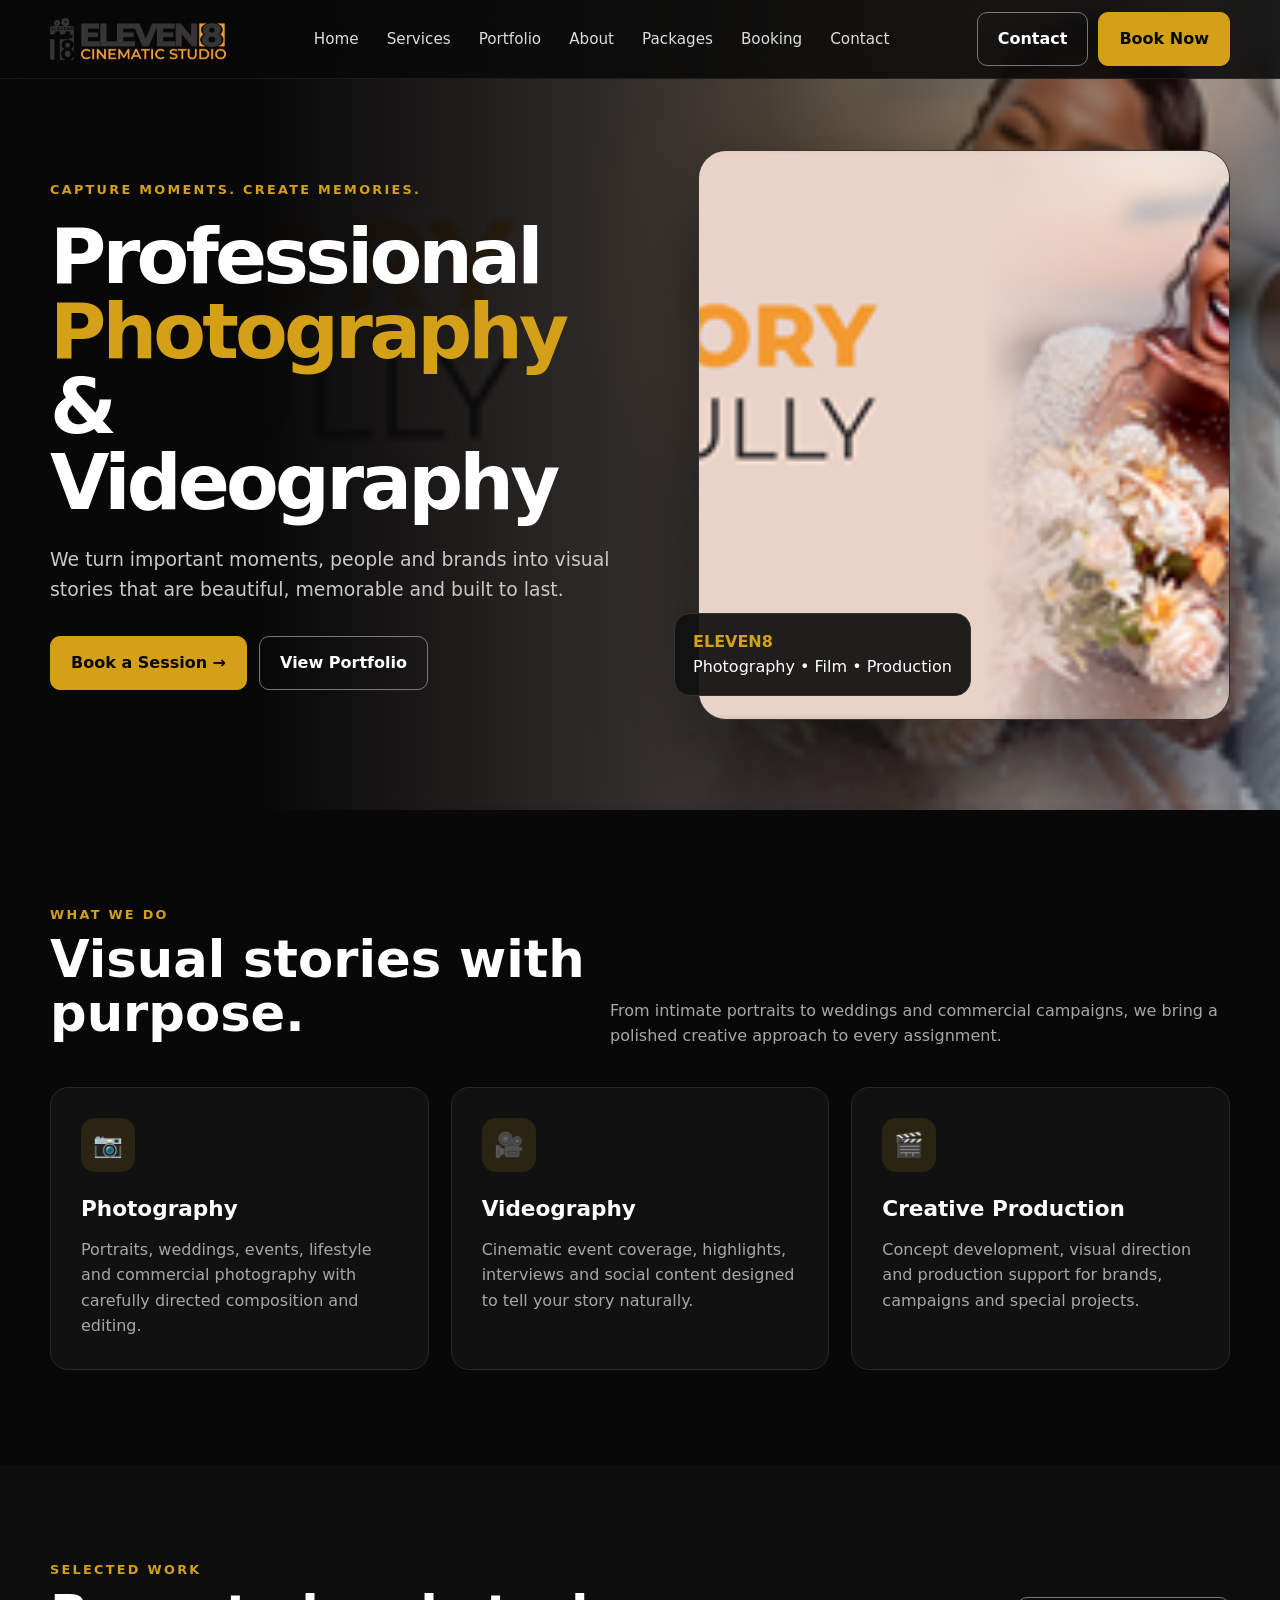
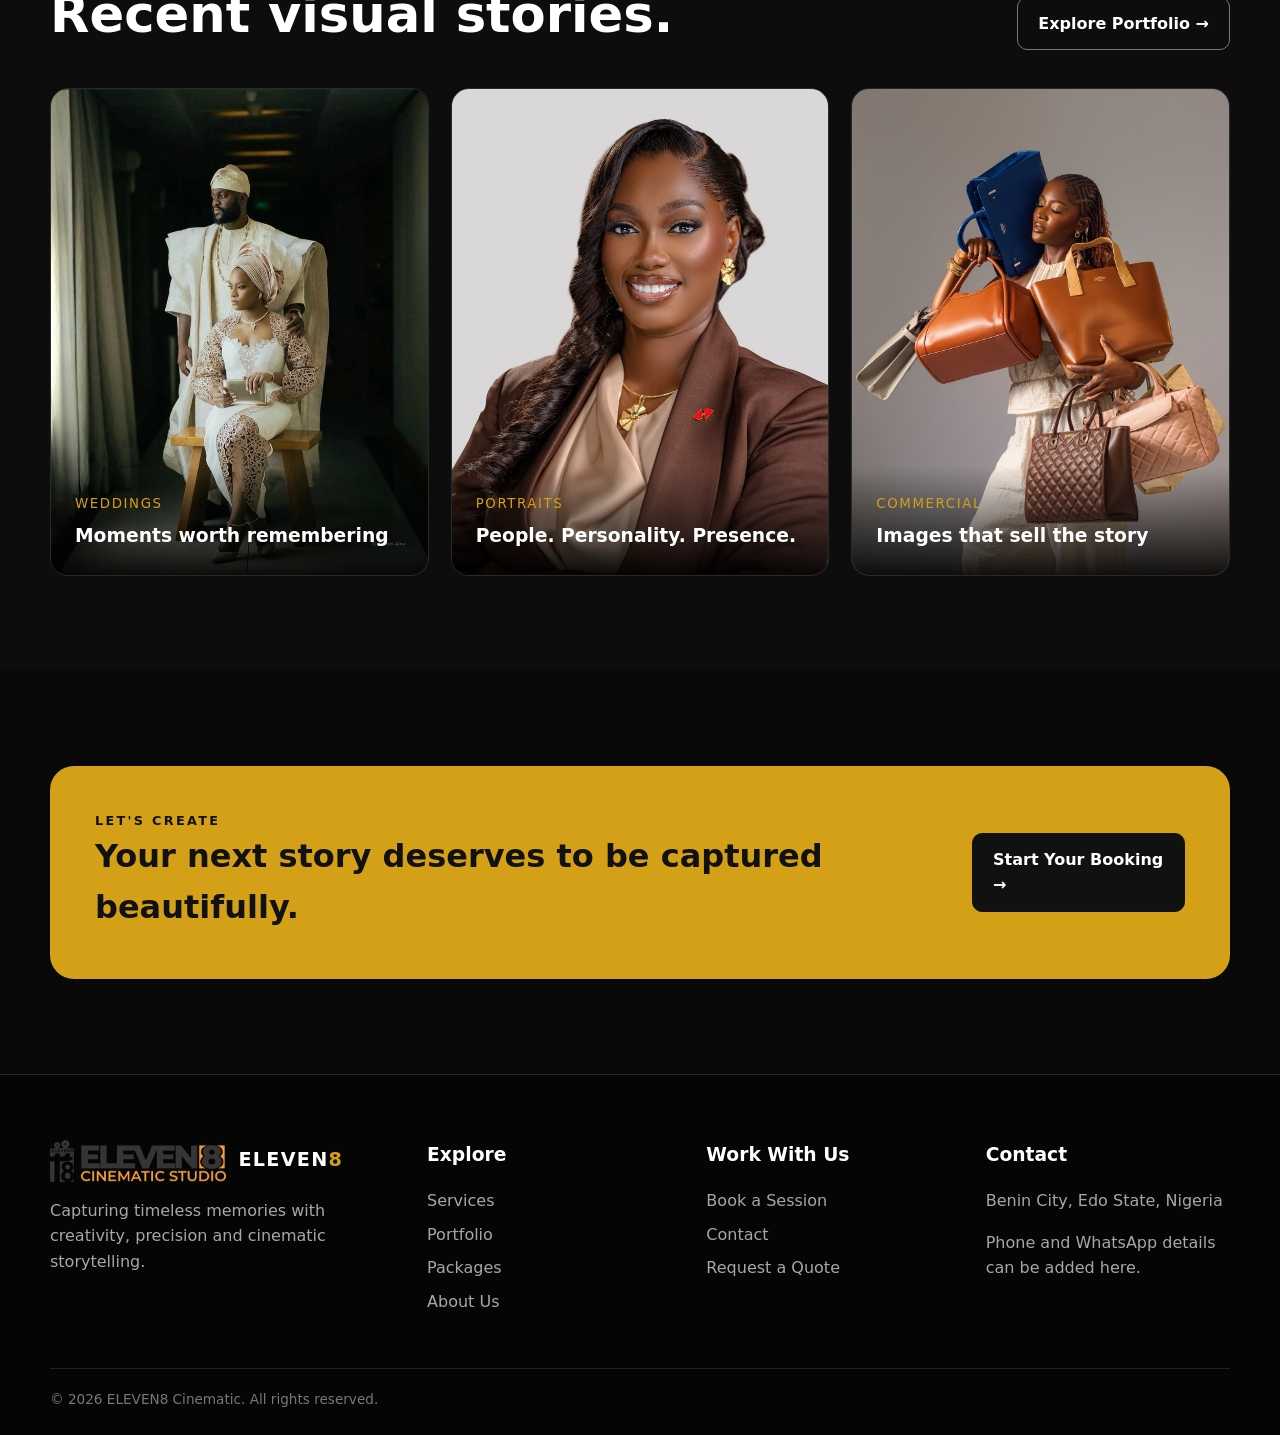
==== index.html @ 56e0b3bc "Add Eleven8 website pages" ====
<!doctype html>
<html lang="en"><head><meta charset="utf-8"><meta name="viewport" content="width=device-width,initial-scale=1">
<meta name="description" content="ELEVEN8 professional photography, videography and creative production.">
<title>Home | ELEVEN8 Cinematic</title>
<link rel="stylesheet" href="css/styles.css"></head>
<body>
<header class="nav"><div class="container nav-inner">
<a class="brand" href="index.html"><img src="images/logo.png" alt="ELEVEN8 logo"></a>
<nav class="nav-links"><a class="" href="index.html">Home</a><a class="" href="services.html">Services</a><a class="" href="portfolio.html">Portfolio</a><a class="" href="about.html">About</a><a class="" href="packages.html">Packages</a><a class="" href="booking.html">Booking</a><a class="" href="contact.html">Contact</a></nav>
<div class="nav-actions"><a class="btn btn-outline" href="contact.html">Contact</a><a class="btn btn-gold" href="booking.html">Book Now</a><button class="menu" aria-label="Open menu">☰</button></div>
</div></header>
<main>
<section class="hero" style="background-image:url('images/SLIDER 2.png');background-size:cover;background-position:center">
<div class="container hero-grid"><div>
<div class="eyebrow">Capture Moments. Create Memories.</div>
<h1>Professional <span class="gold">Photography</span> & Videography</h1>
<p class="lead">We turn important moments, people and brands into visual stories that are beautiful, memorable and built to last.</p>
<div class="hero-actions"><a class="btn btn-gold" href="booking.html">Book a Session →</a><a class="btn btn-outline" href="portfolio.html">View Portfolio</a></div>
</div><div class="hero-media"><img src="images/SLIDER 2.png" alt="ELEVEN8 creative work"><div class="hero-badge"><strong>ELEVEN8</strong>Photography • Film • Production</div></div></div>
</section>
<section class="section"><div class="container"><div class="section-head"><div><div class="eyebrow">What We Do</div><h2>Visual stories with purpose.</h2></div><p>From intimate portraits to weddings and commercial campaigns, we bring a polished creative approach to every assignment.</p></div>
<div class="grid-3">
<div class="card"><div class="icon">📷</div><h3>Photography</h3><p>Portraits, weddings, events, lifestyle and commercial photography with carefully directed composition and editing.</p></div>
<div class="card"><div class="icon">🎥</div><h3>Videography</h3><p>Cinematic event coverage, highlights, interviews and social content designed to tell your story naturally.</p></div>
<div class="card"><div class="icon">🎬</div><h3>Creative Production</h3><p>Concept development, visual direction and production support for brands, campaigns and special projects.</p></div>
</div></div></section>
<section class="section section-dark"><div class="container"><div class="section-head"><div><div class="eyebrow">Selected Work</div><h2>Recent visual stories.</h2></div><a class="btn btn-outline" href="portfolio.html">Explore Portfolio →</a></div>
<div class="grid-3">
<a class="image-card" href="portfolio.html"><img src="images/WEDDINGS.jpg" alt="Wedding photography"><div class="image-overlay"><small>Weddings</small><h3>Moments worth remembering</h3></div></a>
<a class="image-card" href="portfolio.html"><img src="images/PORTRAIT.jpg" alt="Portrait photography"><div class="image-overlay"><small>Portraits</small><h3>People. Personality. Presence.</h3></div></a>
<a class="image-card" href="portfolio.html"><img src="images/COMMERCIAL.jpg" alt="Commercial photography"><div class="image-overlay"><small>Commercial</small><h3>Images that sell the story</h3></div></a>
</div></div></section>
<section class="section"><div class="container"><div class="cta"><div><div class="eyebrow" style="color:#111">Let's create</div><h2>Your next story deserves to be captured beautifully.</h2></div><a class="btn" href="booking.html">Start Your Booking →</a></div></div></section>
</main>
<footer class="footer"><div class="container"><div class="footer-grid">
<div><a class="brand" href="index.html"><img src="images/logo.png" alt=""><span class="brand-text">ELEVEN<span>8</span></span></a><p>Capturing timeless memories with creativity, precision and cinematic storytelling.</p></div>
<div><h3>Explore</h3><ul><li><a href="services.html">Services</a></li><li><a href="portfolio.html">Portfolio</a></li><li><a href="packages.html">Packages</a></li><li><a href="about.html">About Us</a></li></ul></div>
<div><h3>Work With Us</h3><ul><li><a href="booking.html">Book a Session</a></li><li><a href="contact.html">Contact</a></li><li><a href="booking.html">Request a Quote</a></li></ul></div>
<div><h3>Contact</h3><p>Benin City, Edo State, Nigeria</p><p>Phone and WhatsApp details can be added here.</p></div>
</div><div class="copyright">© 2026 ELEVEN8 Cinematic. All rights reserved.</div></div></footer>
<script src="js/main.js"></script></body></html>
---- css/styles.css ----
:root{
  --black:#080808; --panel:#111111; --panel2:#171717; --gold:#D4A017;
  --gold2:#f0c54b; --white:#fff; --muted:#a7a7a7; --line:#292929;
  --max:1180px; --radius:18px;
}
*{box-sizing:border-box}
html{scroll-behavior:smooth}
body{margin:0;background:var(--black);color:var(--white);font-family:Inter,system-ui,-apple-system,BlinkMacSystemFont,"Segoe UI",sans-serif;line-height:1.6}
img{max-width:100%;display:block}
a{color:inherit;text-decoration:none}
.container{width:min(var(--max),calc(100% - 40px));margin:auto}
.nav{position:fixed;inset:0 0 auto;z-index:100;background:rgba(8,8,8,.88);backdrop-filter:blur(16px);border-bottom:1px solid rgba(255,255,255,.07)}
.nav-inner{height:78px;display:flex;align-items:center;justify-content:space-between;gap:24px}
.brand{display:flex;align-items:center;gap:12px;font-weight:900;letter-spacing:.08em}
.brand img{height:42px;width:auto}
.brand-text{font-size:1.2rem}.brand-text span,.gold{color:var(--gold)}
.nav-links{display:flex;align-items:center;gap:28px;font-size:.95rem}
.nav-links a{color:#ddd}.nav-links a:hover,.nav-links a.active{color:var(--gold)}
.nav-actions{display:flex;gap:10px;align-items:center}
.btn{display:inline-flex;align-items:center;justify-content:center;gap:8px;padding:13px 20px;border-radius:10px;border:1px solid var(--line);font-weight:800;transition:.2s}
.btn:hover{transform:translateY(-2px)}
.btn-gold{background:var(--gold);color:#080808;border-color:var(--gold)}
.btn-outline{border-color:#777}
.menu{display:none;background:none;border:1px solid var(--line);color:white;padding:9px 12px;border-radius:9px;font-size:1.2rem}
.hero{min-height:780px;padding:150px 0 90px;display:flex;align-items:center;position:relative;overflow:hidden}
.hero:before{content:"";position:absolute;inset:0;background:radial-gradient(circle at 75% 30%,rgba(212,160,23,.14),transparent 35%),linear-gradient(90deg,#080808 20%,rgba(8,8,8,.75),rgba(8,8,8,.2));pointer-events:none}
.hero-grid{position:relative;display:grid;grid-template-columns:1.05fr .95fr;gap:60px;align-items:center}
.eyebrow{text-transform:uppercase;letter-spacing:.18em;color:var(--gold);font-size:.8rem;font-weight:900}
.hero h1{font-size:clamp(3rem,6vw,6rem);line-height:.98;margin:18px 0 24px;letter-spacing:-.05em}
.hero p.lead{font-size:1.18rem;color:#c9c9c9;max-width:620px}
.hero-actions{display:flex;gap:12px;flex-wrap:wrap;margin-top:32px}
.hero-media{position:relative}
.hero-media img{width:100%;height:570px;object-fit:cover;border-radius:28px;border:1px solid #333;box-shadow:0 30px 90px rgba(0,0,0,.5)}
.hero-badge{position:absolute;bottom:24px;left:-24px;background:rgba(17,17,17,.93);border:1px solid #333;border-radius:16px;padding:15px 18px}
.hero-badge strong{display:block;color:var(--gold)}
.section{padding:95px 0}.section-dark{background:#0d0d0d}
.section-head{display:flex;justify-content:space-between;gap:25px;align-items:end;margin-bottom:38px}
.section-head h2{font-size:clamp(2rem,4vw,3.2rem);line-height:1.05;margin:8px 0}
.section-head p{color:var(--muted);max-width:620px;margin:0}
.grid-3{display:grid;grid-template-columns:repeat(3,1fr);gap:22px}
.grid-4{display:grid;grid-template-columns:repeat(4,1fr);gap:18px}
.card{background:var(--panel);border:1px solid var(--line);border-radius:var(--radius);padding:30px}
.card:hover{border-color:#555}
.icon{width:54px;height:54px;border-radius:14px;display:grid;place-items:center;background:rgba(212,160,23,.13);color:var(--gold);font-size:1.5rem;margin-bottom:20px}
.card h3{margin:0 0 10px;font-size:1.35rem}.card p{color:var(--muted);margin:0}
.image-card{position:relative;overflow:hidden;border-radius:18px;border:1px solid #292929;min-height:280px;background:#151515}
.image-card img{width:100%;height:100%;min-height:280px;object-fit:cover;transition:.45s}
.image-card:hover img{transform:scale(1.05)}
.image-overlay{position:absolute;inset:auto 0 0;padding:24px;background:linear-gradient(transparent,rgba(0,0,0,.9))}
.image-overlay small{color:var(--gold);text-transform:uppercase;letter-spacing:.12em}
.image-overlay h3{margin:5px 0 0}
.price-grid{display:grid;grid-template-columns:repeat(3,1fr);gap:22px}
.price-card{background:var(--panel);border:1px solid var(--line);border-radius:20px;padding:34px;position:relative}
.price-card.featured{border:1px solid var(--gold);box-shadow:0 0 0 1px rgba(212,160,23,.15)}
.price{font-size:2.7rem;font-weight:900;color:var(--gold);margin:18px 0}
.price-card ul{list-style:none;padding:0;margin:25px 0;color:#ddd}.price-card li{margin:11px 0}.price-card li:before{content:"✓";color:var(--gold);font-weight:900;margin-right:10px}
.ribbon{position:absolute;right:20px;top:20px;background:var(--gold);color:#111;padding:5px 10px;border-radius:999px;font-size:.72rem;font-weight:900}
.page-hero{padding:150px 0 75px;background:linear-gradient(180deg,#111,#080808)}
.page-hero h1{font-size:clamp(2.8rem,6vw,5rem);line-height:1;margin:12px 0}
.page-hero p{color:var(--muted);max-width:700px;font-size:1.1rem}
.filters{display:flex;gap:10px;flex-wrap:wrap;margin-bottom:28px}.filter{background:#121212;border:1px solid #333;color:#ddd;border-radius:999px;padding:9px 16px;cursor:pointer}.filter.active,.filter:hover{background:var(--gold);color:#111;border-color:var(--gold)}
.portfolio-grid{display:grid;grid-template-columns:repeat(3,1fr);gap:18px}.portfolio-item{aspect-ratio:4/3}.portfolio-item img{height:100%;width:100%;object-fit:cover;border-radius:18px}
.split{display:grid;grid-template-columns:1fr 1fr;gap:55px;align-items:center}.split img{border-radius:24px;border:1px solid #333;max-height:600px;object-fit:cover;width:100%}
.stats{display:grid;grid-template-columns:repeat(3,1fr);gap:14px;margin-top:30px}.stat{padding:20px;background:#111;border:1px solid #292929;border-radius:14px}.stat strong{display:block;font-size:1.7rem;color:var(--gold)}
.form{background:var(--panel);border:1px solid var(--line);border-radius:20px;padding:30px}.form-grid{display:grid;grid-template-columns:1fr 1fr;gap:16px}.field{display:flex;flex-direction:column;gap:7px}.field.full{grid-column:1/-1}.field label{font-size:.9rem;color:#ccc}.field input,.field select,.field textarea{width:100%;background:#090909;color:white;border:1px solid #333;border-radius:10px;padding:13px 14px;font:inherit}.field textarea{min-height:150px;resize:vertical}
.cta{background:var(--gold);color:#111;border-radius:24px;padding:45px;display:flex;justify-content:space-between;align-items:center;gap:25px}.cta h2{margin:0;font-size:2rem}.cta .btn{background:#111;color:white;border-color:#111}
.footer{border-top:1px solid var(--line);padding:65px 0 25px;background:#050505}.footer-grid{display:grid;grid-template-columns:1.4fr 1fr 1fr 1fr;gap:35px}.footer h3{margin-top:0}.footer p,.footer li{color:var(--muted)}.footer ul{list-style:none;padding:0;margin:0}.footer li{margin:8px 0}.copyright{border-top:1px solid #202020;margin-top:45px;padding-top:20px;color:#777;font-size:.85rem}
.notice{padding:14px 18px;border-left:3px solid var(--gold);background:#121212;color:#bbb;border-radius:8px}
@media(max-width:900px){.nav-links,.nav-actions .btn-outline{display:none}.menu{display:block}.nav.mobile-open .nav-links{display:flex;position:absolute;top:78px;left:0;right:0;background:#090909;flex-direction:column;align-items:flex-start;padding:24px;border-bottom:1px solid #222}.hero-grid,.split{grid-template-columns:1fr}.hero-media{order:-1}.hero-media img{height:430px}.grid-3,.price-grid{grid-template-columns:1fr 1fr}.grid-4{grid-template-columns:1fr 1fr}.portfolio-grid{grid-template-columns:1fr 1fr}.footer-grid{grid-template-columns:1fr 1fr}}
@media(max-width:600px){.container{width:min(var(--max),calc(100% - 28px))}.nav-inner{height:70px}.brand img{height:36px}.hero{padding-top:120px;min-height:auto}.hero h1{font-size:3rem}.hero-media img{height:340px}.hero-badge{left:12px}.section{padding:65px 0}.grid-3,.grid-4,.price-grid,.portfolio-grid,.form-grid,.stats{grid-template-columns:1fr}.field.full{grid-column:auto}.section-head{display:block}.section-head .btn{margin-top:15px}.cta{padding:30px;display:block}.cta .btn{margin-top:18px}}
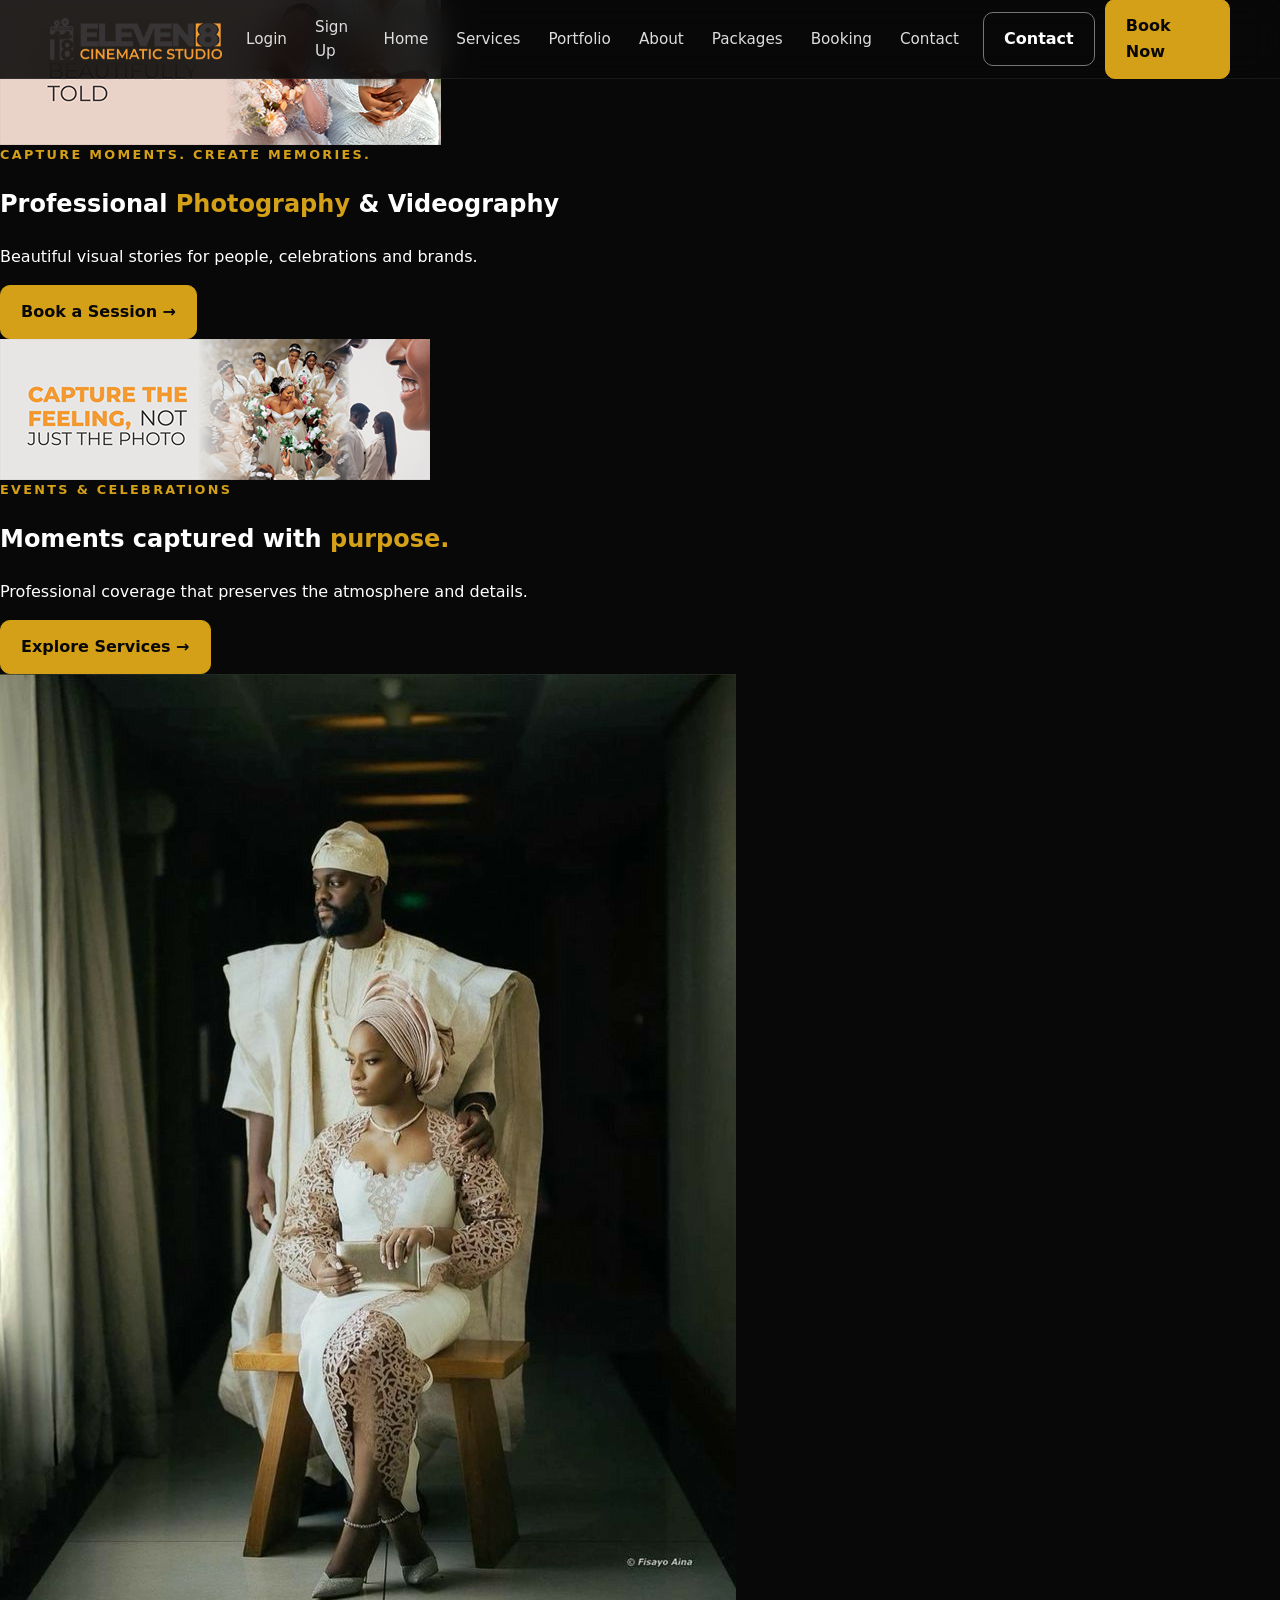
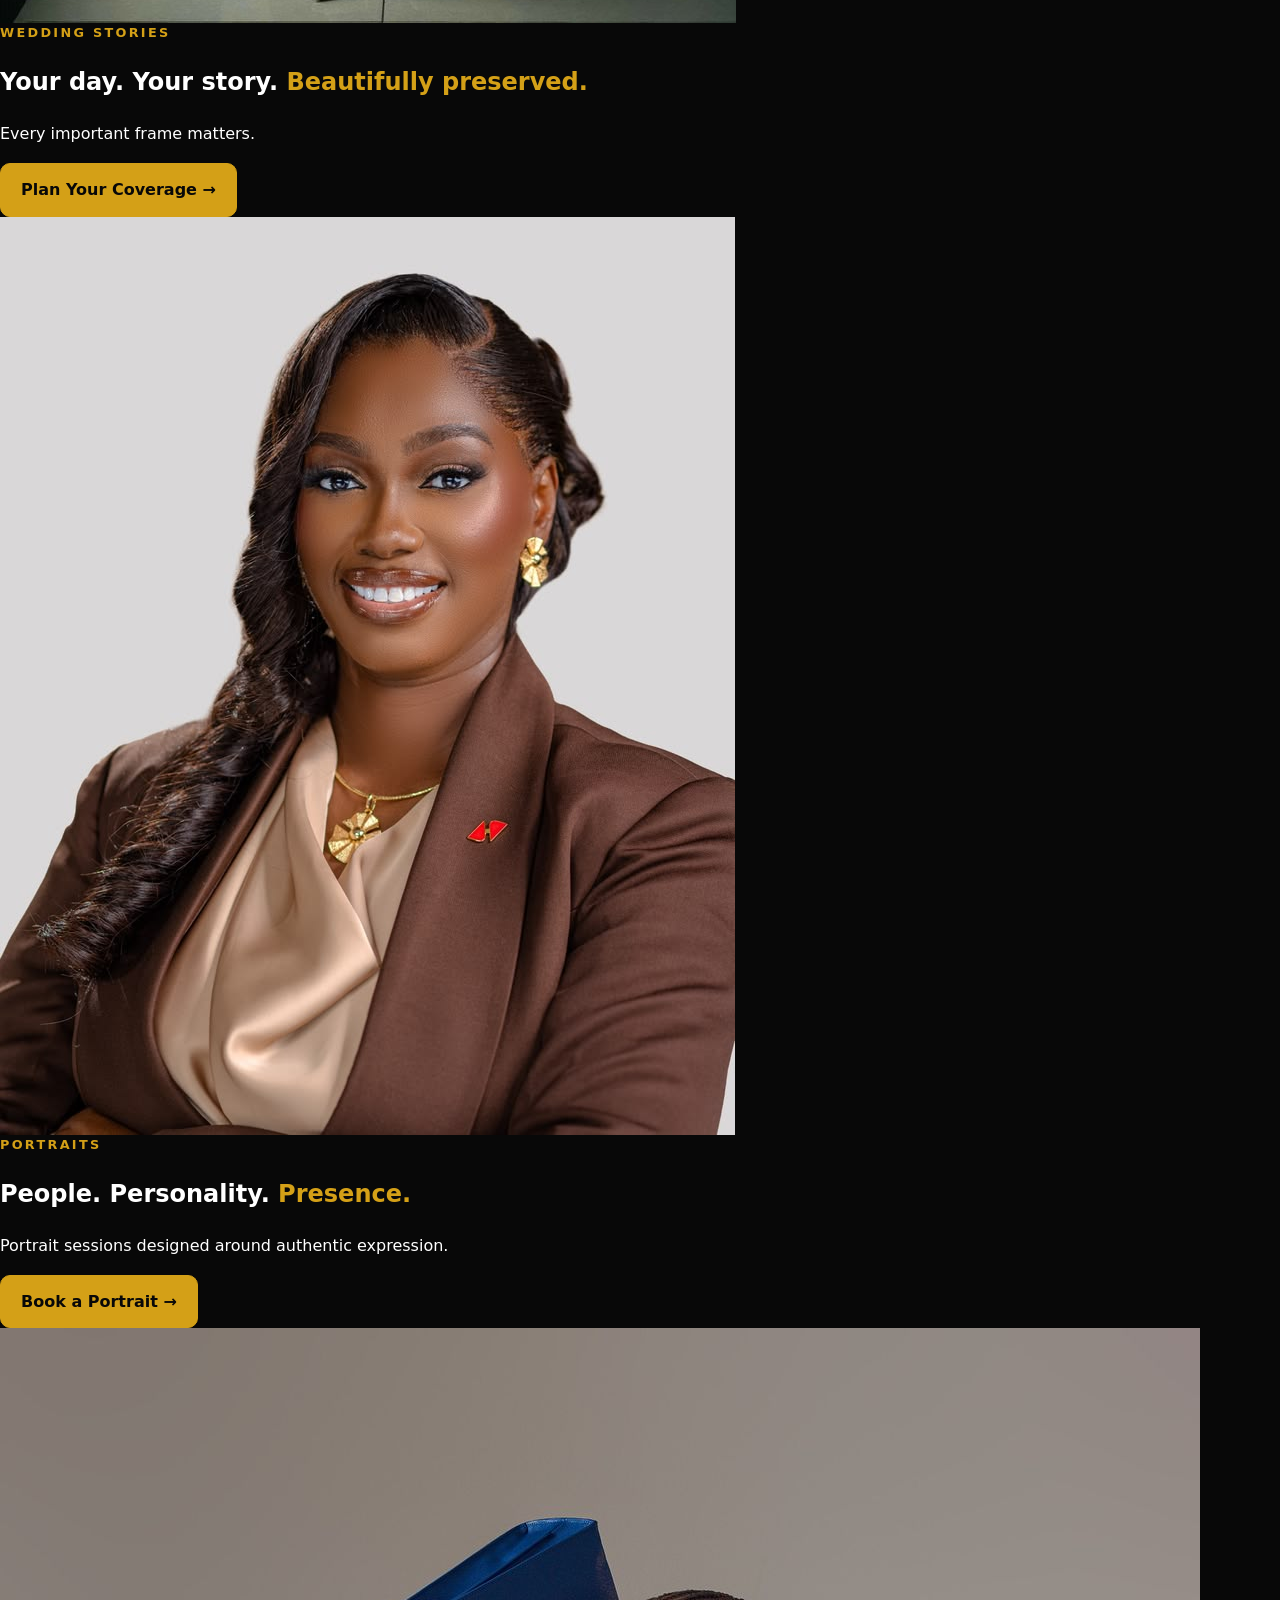
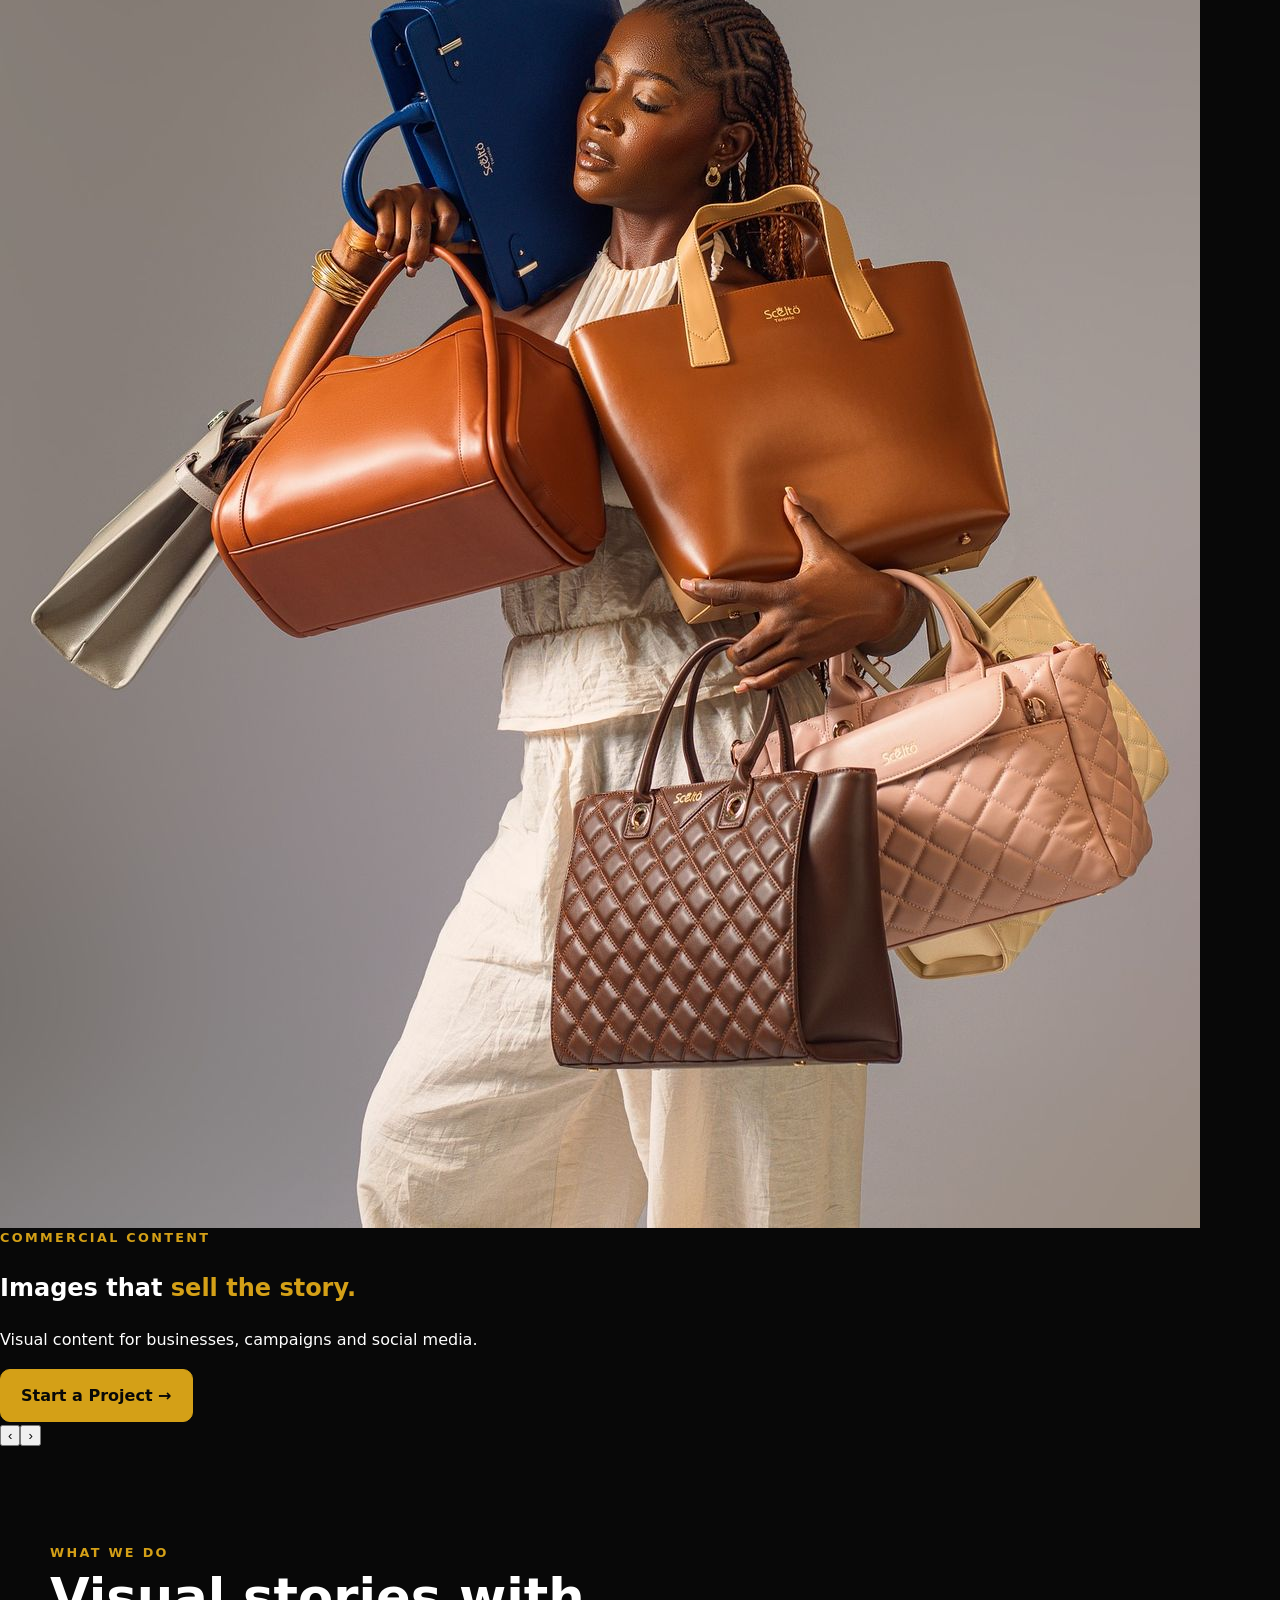
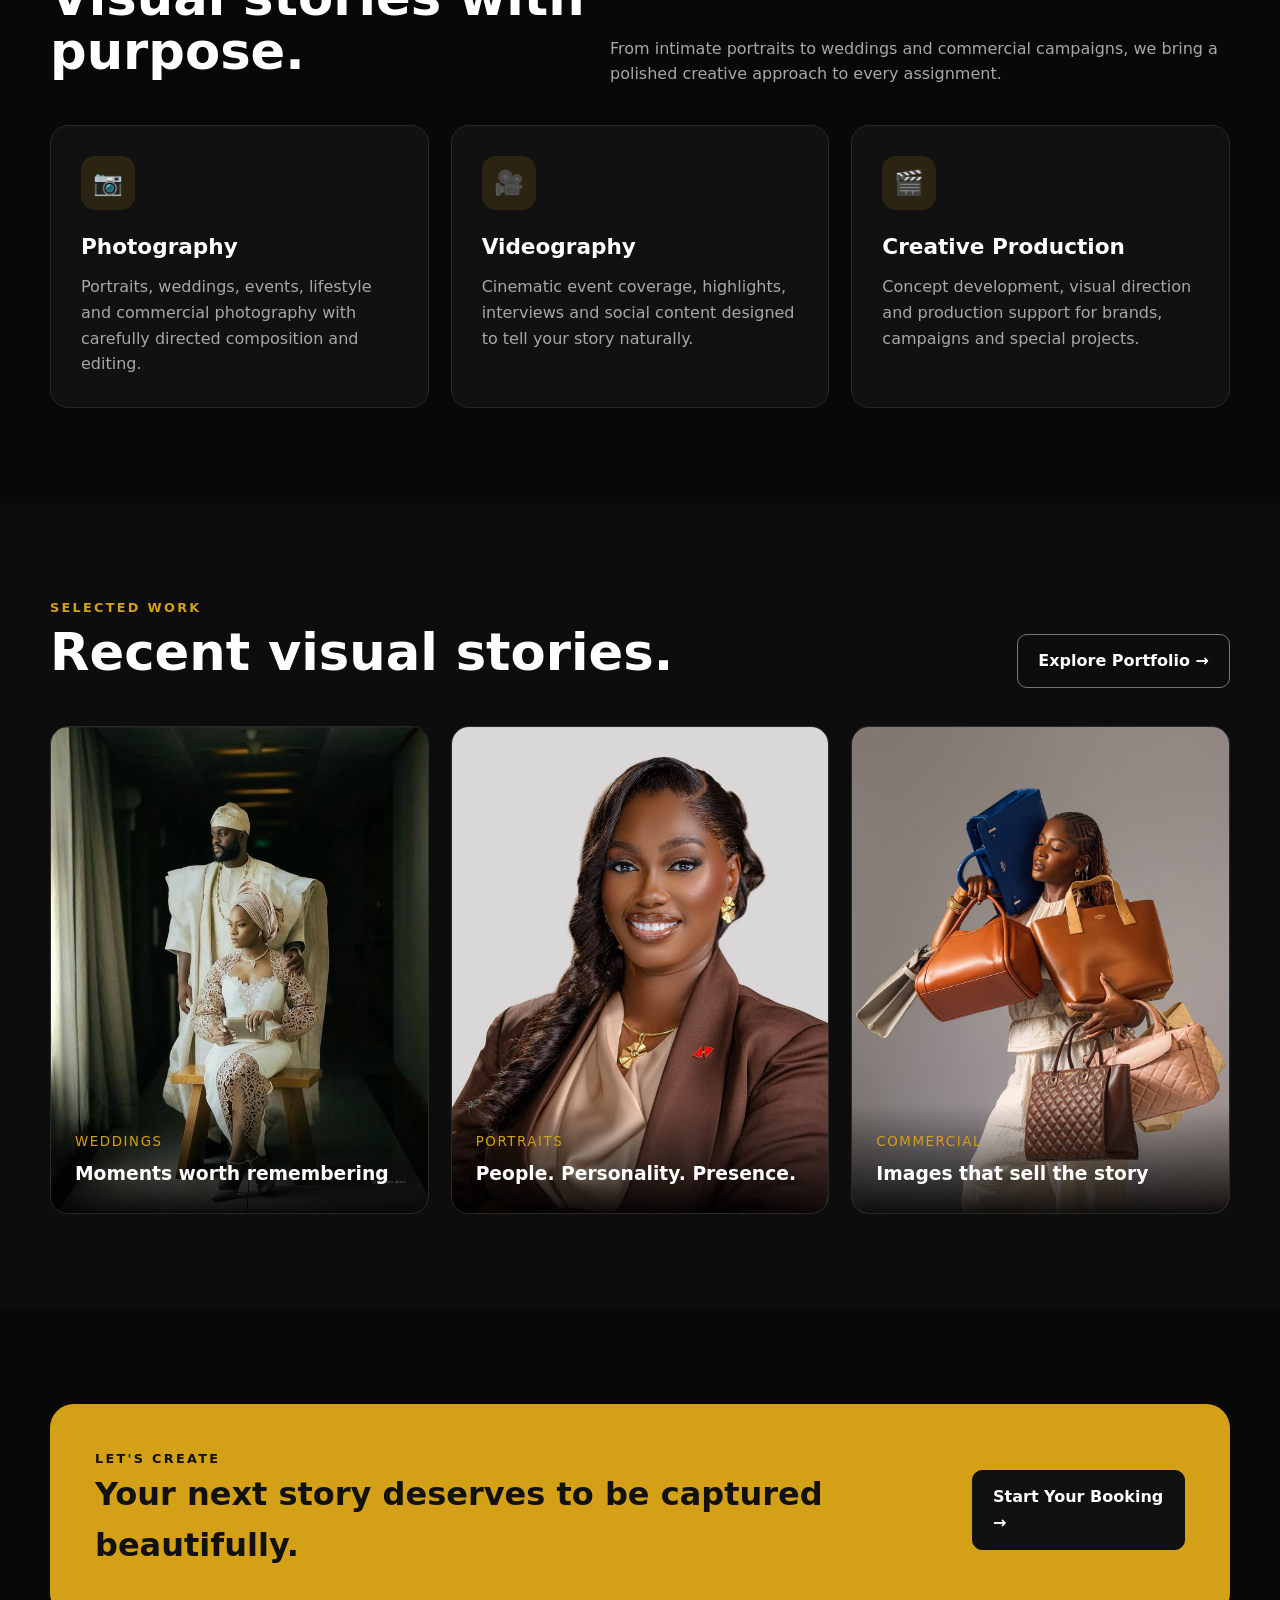
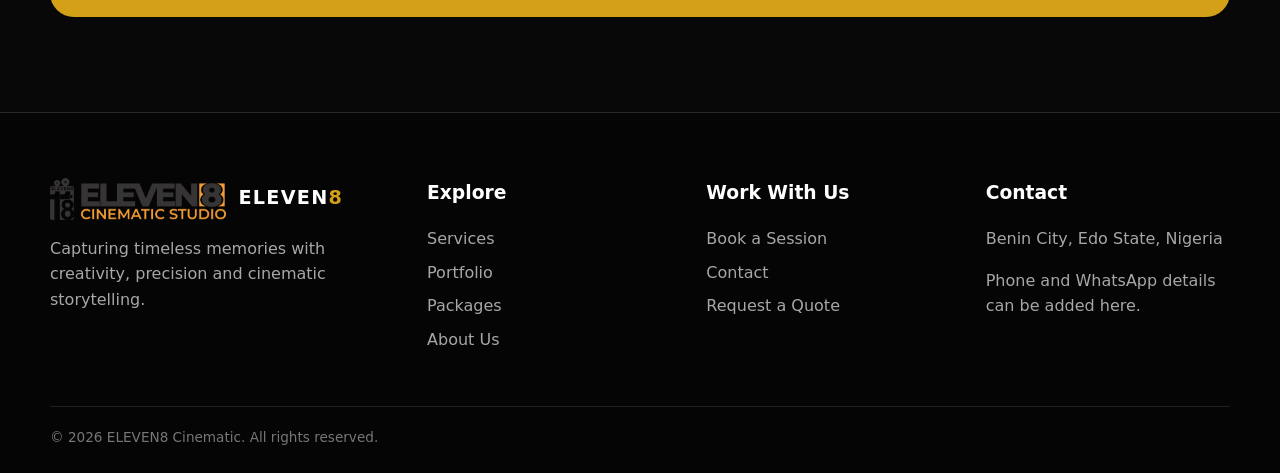
==== commit 51fa8410: "Add Eleven8 slider and client account pages" ====
--- a/index.html
+++ b/index.html
@@ -6,18 +6,11 @@
 <body>
 <header class="nav"><div class="container nav-inner">
 <a class="brand" href="index.html"><img src="images/logo.png" alt="ELEVEN8 logo"></a>
-<nav class="nav-links"><a class="" href="index.html">Home</a><a class="" href="services.html">Services</a><a class="" href="portfolio.html">Portfolio</a><a class="" href="about.html">About</a><a class="" href="packages.html">Packages</a><a class="" href="booking.html">Booking</a><a class="" href="contact.html">Contact</a></nav>
+<nav class="nav-links"><a href="login.html">Login</a><a href="signup.html">Sign Up</a><a class="" href="index.html">Home</a><a class="" href="services.html">Services</a><a class="" href="portfolio.html">Portfolio</a><a class="" href="about.html">About</a><a class="" href="packages.html">Packages</a><a class="" href="booking.html">Booking</a><a class="" href="contact.html">Contact</a></nav>
 <div class="nav-actions"><a class="btn btn-outline" href="contact.html">Contact</a><a class="btn btn-gold" href="booking.html">Book Now</a><button class="menu" aria-label="Open menu">☰</button></div>
 </div></header>
 <main>
-<section class="hero" style="background-image:url('images/SLIDER 2.png');background-size:cover;background-position:center">
-<div class="container hero-grid"><div>
-<div class="eyebrow">Capture Moments. Create Memories.</div>
-<h1>Professional <span class="gold">Photography</span> & Videography</h1>
-<p class="lead">We turn important moments, people and brands into visual stories that are beautiful, memorable and built to last.</p>
-<div class="hero-actions"><a class="btn btn-gold" href="booking.html">Book a Session →</a><a class="btn btn-outline" href="portfolio.html">View Portfolio</a></div>
-</div><div class="hero-media"><img src="images/SLIDER 2.png" alt="ELEVEN8 creative work"><div class="hero-badge"><strong>ELEVEN8</strong>Photography • Film • Production</div></div></div>
-</section>
+<section class="site-slider" aria-label="ELEVEN8 featured work"><div class="slider-track"><div class="slide active"><img src="images/SLIDER 2.png" alt="ELEVEN8 creative production"><div class="slide-overlay"></div><div class="slide-content"><div class="eyebrow">Capture Moments. Create Memories.</div><h1>Professional <span class="gold">Photography</span> & Videography</h1><p>Beautiful visual stories for people, celebrations and brands.</p><a class="btn btn-gold" href="booking.html">Book a Session →</a></div></div><div class="slide"><img src="images/slider 1.png" alt="ELEVEN8 event coverage"><div class="slide-overlay"></div><div class="slide-content"><div class="eyebrow">Events & Celebrations</div><h2>Moments captured with <span class="gold">purpose.</span></h2><p>Professional coverage that preserves the atmosphere and details.</p><a class="btn btn-gold" href="services.html">Explore Services →</a></div></div><div class="slide"><img src="images/WEDDINGS.jpg" alt="ELEVEN8 wedding photography"><div class="slide-overlay"></div><div class="slide-content"><div class="eyebrow">Wedding Stories</div><h2>Your day. Your story. <span class="gold">Beautifully preserved.</span></h2><p>Every important frame matters.</p><a class="btn btn-gold" href="booking.html">Plan Your Coverage →</a></div></div><div class="slide"><img src="images/PORTRAIT.jpg" alt="ELEVEN8 portrait photography"><div class="slide-overlay"></div><div class="slide-content"><div class="eyebrow">Portraits</div><h2>People. Personality. <span class="gold">Presence.</span></h2><p>Portrait sessions designed around authentic expression.</p><a class="btn btn-gold" href="booking.html">Book a Portrait →</a></div></div><div class="slide"><img src="images/COMMERCIAL.jpg" alt="ELEVEN8 commercial photography"><div class="slide-overlay"></div><div class="slide-content"><div class="eyebrow">Commercial Content</div><h2>Images that <span class="gold">sell the story.</span></h2><p>Visual content for businesses, campaigns and social media.</p><a class="btn btn-gold" href="contact.html">Start a Project →</a></div></div></div><button class="slider-control prev" type="button" aria-label="Previous slide">‹</button><button class="slider-control next" type="button" aria-label="Next slide">›</button><div class="slider-dots" aria-label="Slider navigation"></div><div class="slider-progress"></div></section>
 <section class="section"><div class="container"><div class="section-head"><div><div class="eyebrow">What We Do</div><h2>Visual stories with purpose.</h2></div><p>From intimate portraits to weddings and commercial campaigns, we bring a polished creative approach to every assignment.</p></div>
 <div class="grid-3">
 <div class="card"><div class="icon">📷</div><h3>Photography</h3><p>Portraits, weddings, events, lifestyle and commercial photography with carefully directed composition and editing.</p></div>
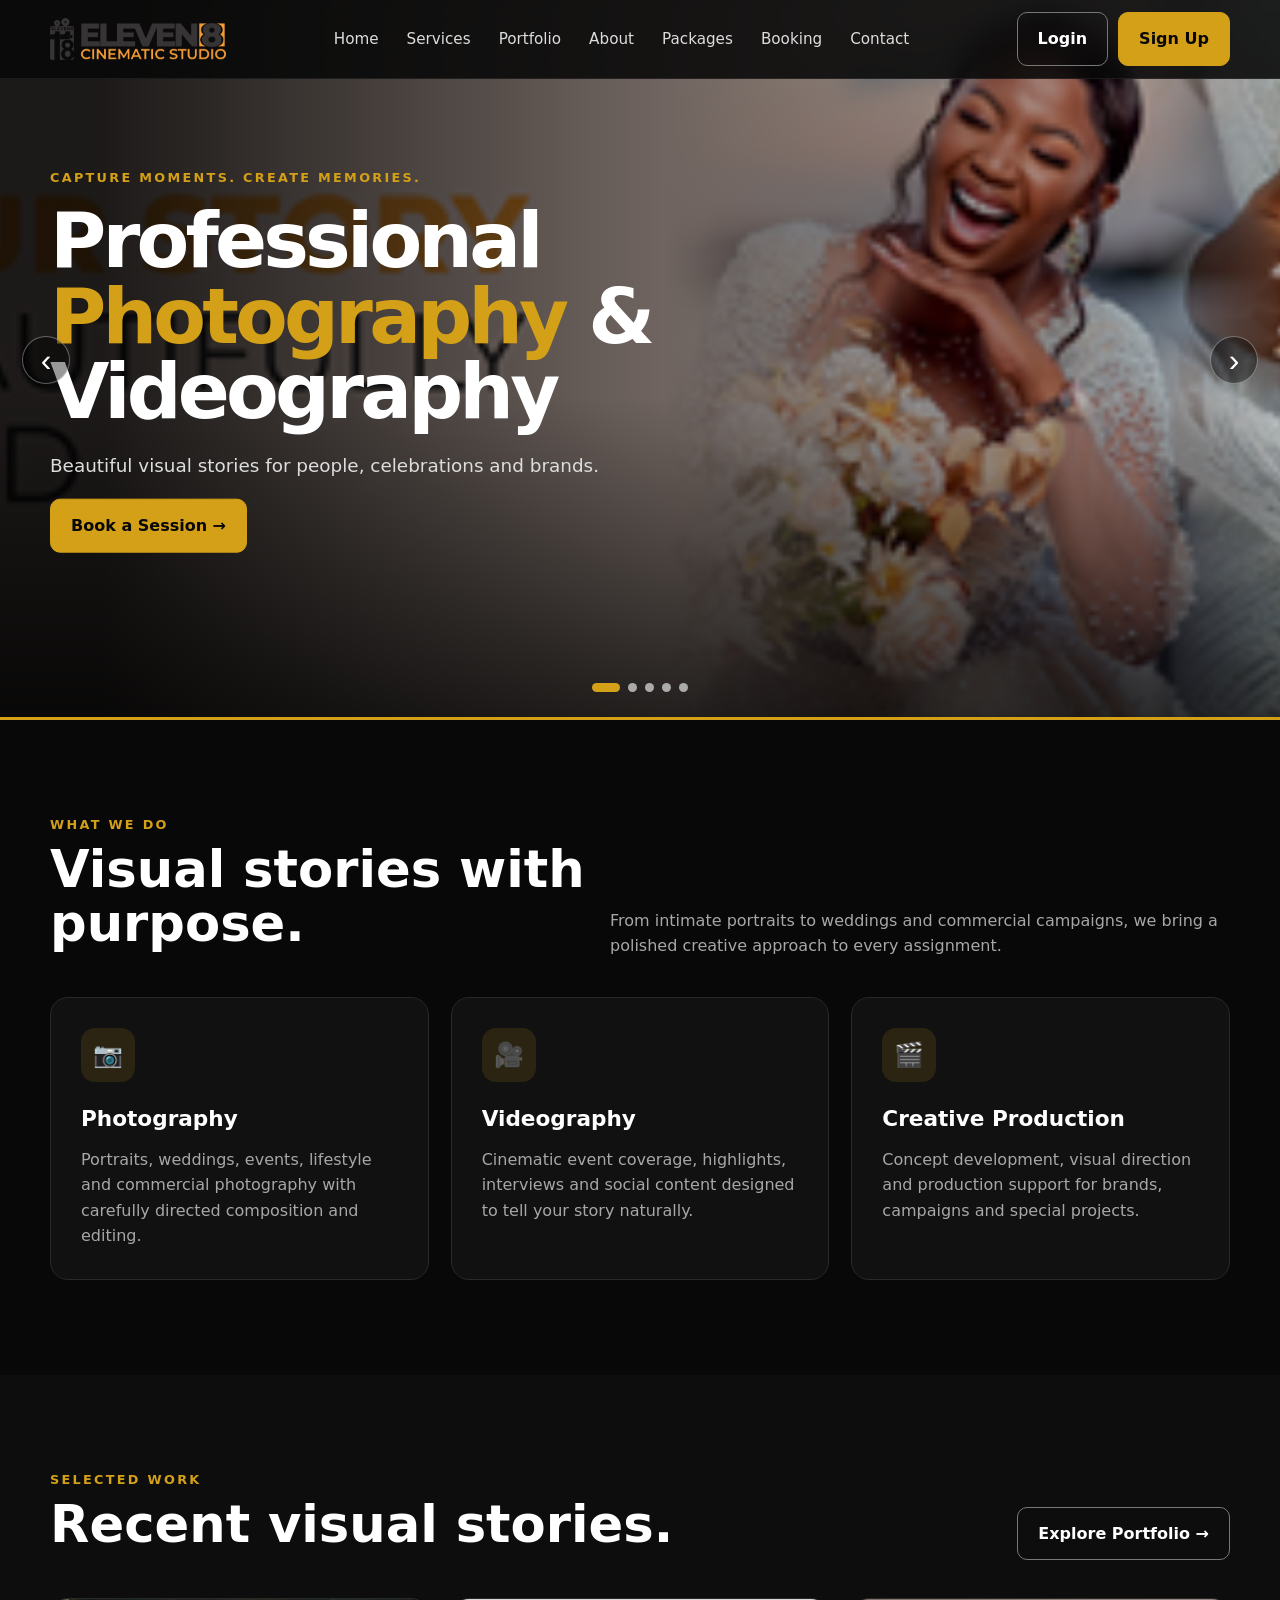
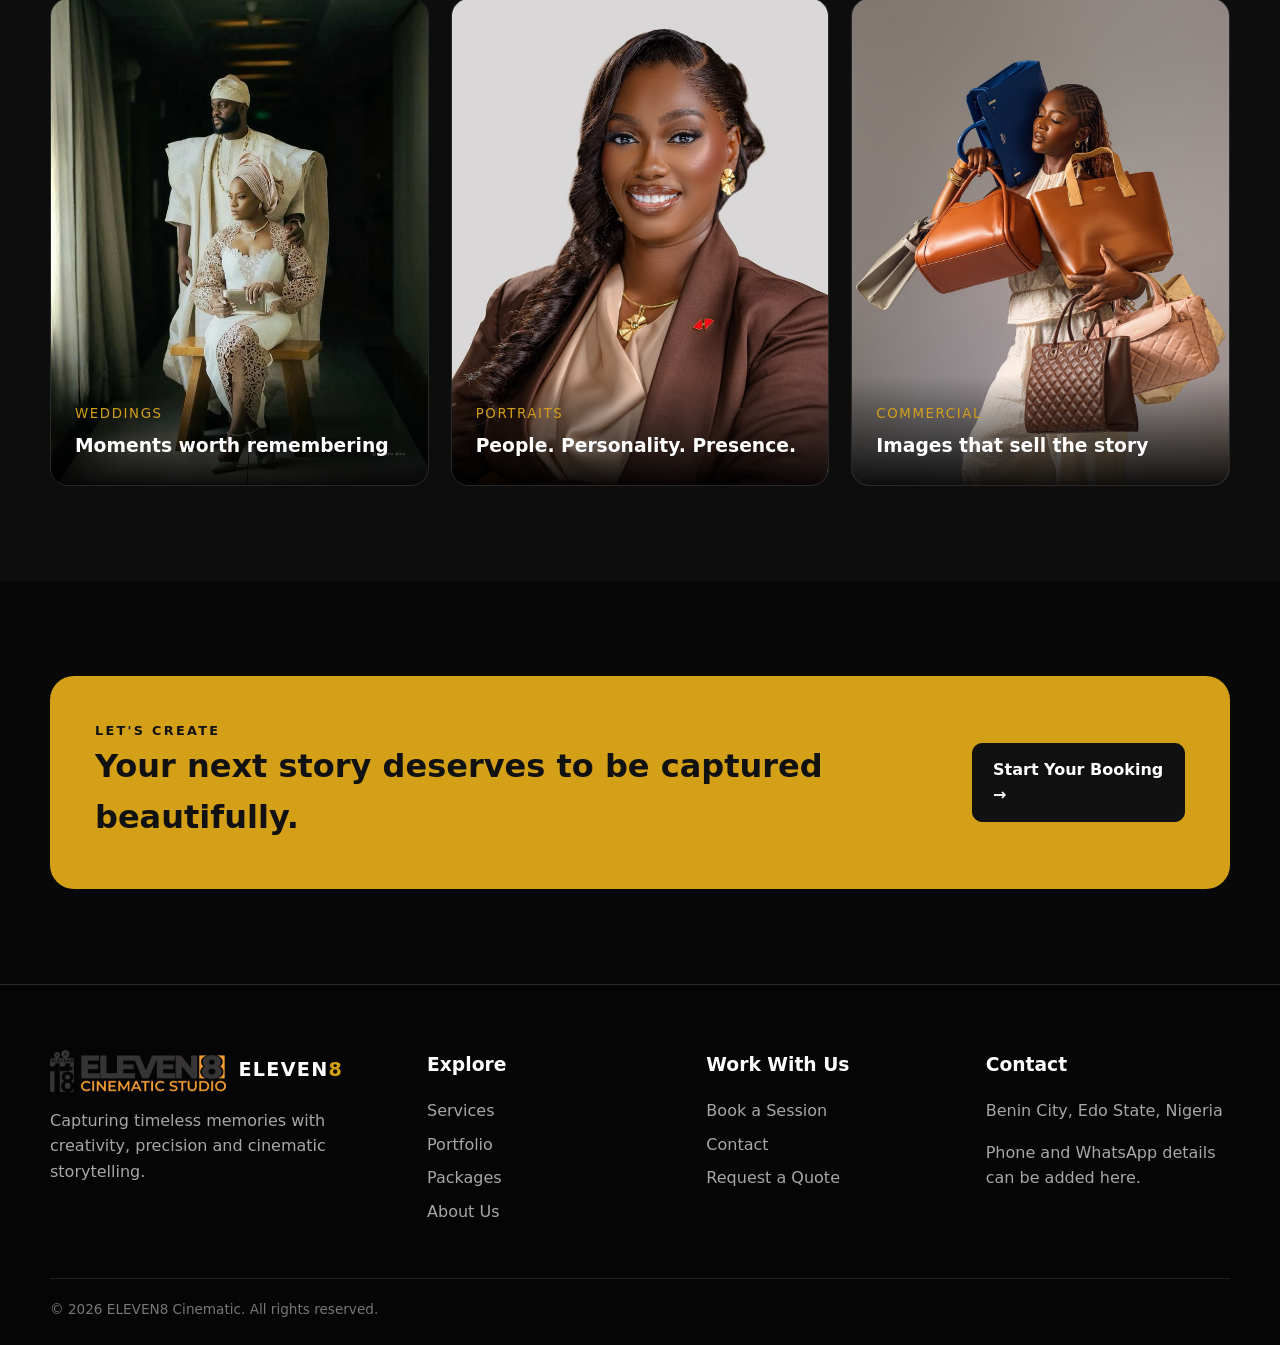
==== commit a6256789: "Update Eleven8 website" ====
--- a/index.html
+++ b/index.html
@@ -6,8 +6,8 @@
 <body>
 <header class="nav"><div class="container nav-inner">
 <a class="brand" href="index.html"><img src="images/logo.png" alt="ELEVEN8 logo"></a>
-<nav class="nav-links"><a href="login.html">Login</a><a href="signup.html">Sign Up</a><a class="" href="index.html">Home</a><a class="" href="services.html">Services</a><a class="" href="portfolio.html">Portfolio</a><a class="" href="about.html">About</a><a class="" href="packages.html">Packages</a><a class="" href="booking.html">Booking</a><a class="" href="contact.html">Contact</a></nav>
-<div class="nav-actions"><a class="btn btn-outline" href="contact.html">Contact</a><a class="btn btn-gold" href="booking.html">Book Now</a><button class="menu" aria-label="Open menu">☰</button></div>
+<nav class="nav-links"><a class="" href="index.html">Home</a><a class="" href="services.html">Services</a><a class="" href="portfolio.html">Portfolio</a><a class="" href="about.html">About</a><a class="" href="packages.html">Packages</a><a class="" href="booking.html">Booking</a><a class="" href="contact.html">Contact</a></nav>
+<div class="nav-actions"><a class="btn btn-outline" href="login.html">Login</a><a class="btn btn-gold" href="signup.html">Sign Up</a><button class="menu" aria-label="Open menu">☰</button></div>
 </div></header>
 <main>
 <section class="site-slider" aria-label="ELEVEN8 featured work"><div class="slider-track"><div class="slide active"><img src="images/SLIDER 2.png" alt="ELEVEN8 creative production"><div class="slide-overlay"></div><div class="slide-content"><div class="eyebrow">Capture Moments. Create Memories.</div><h1>Professional <span class="gold">Photography</span> & Videography</h1><p>Beautiful visual stories for people, celebrations and brands.</p><a class="btn btn-gold" href="booking.html">Book a Session →</a></div></div><div class="slide"><img src="images/slider 1.png" alt="ELEVEN8 event coverage"><div class="slide-overlay"></div><div class="slide-content"><div class="eyebrow">Events & Celebrations</div><h2>Moments captured with <span class="gold">purpose.</span></h2><p>Professional coverage that preserves the atmosphere and details.</p><a class="btn btn-gold" href="services.html">Explore Services →</a></div></div><div class="slide"><img src="images/WEDDINGS.jpg" alt="ELEVEN8 wedding photography"><div class="slide-overlay"></div><div class="slide-content"><div class="eyebrow">Wedding Stories</div><h2>Your day. Your story. <span class="gold">Beautifully preserved.</span></h2><p>Every important frame matters.</p><a class="btn btn-gold" href="booking.html">Plan Your Coverage →</a></div></div><div class="slide"><img src="images/PORTRAIT.jpg" alt="ELEVEN8 portrait photography"><div class="slide-overlay"></div><div class="slide-content"><div class="eyebrow">Portraits</div><h2>People. Personality. <span class="gold">Presence.</span></h2><p>Portrait sessions designed around authentic expression.</p><a class="btn btn-gold" href="booking.html">Book a Portrait →</a></div></div><div class="slide"><img src="images/COMMERCIAL.jpg" alt="ELEVEN8 commercial photography"><div class="slide-overlay"></div><div class="slide-content"><div class="eyebrow">Commercial Content</div><h2>Images that <span class="gold">sell the story.</span></h2><p>Visual content for businesses, campaigns and social media.</p><a class="btn btn-gold" href="contact.html">Start a Project →</a></div></div></div><button class="slider-control prev" type="button" aria-label="Previous slide">‹</button><button class="slider-control next" type="button" aria-label="Next slide">›</button><div class="slider-dots" aria-label="Slider navigation"></div><div class="slider-progress"></div></section>
--- a/css/styles.css
+++ b/css/styles.css
@@ -69,3 +69,6 @@
 .notice{padding:14px 18px;border-left:3px solid var(--gold);background:#121212;color:#bbb;border-radius:8px}
 @media(max-width:900px){.nav-links,.nav-actions .btn-outline{display:none}.menu{display:block}.nav.mobile-open .nav-links{display:flex;position:absolute;top:78px;left:0;right:0;background:#090909;flex-direction:column;align-items:flex-start;padding:24px;border-bottom:1px solid #222}.hero-grid,.split{grid-template-columns:1fr}.hero-media{order:-1}.hero-media img{height:430px}.grid-3,.price-grid{grid-template-columns:1fr 1fr}.grid-4{grid-template-columns:1fr 1fr}.portfolio-grid{grid-template-columns:1fr 1fr}.footer-grid{grid-template-columns:1fr 1fr}}
 @media(max-width:600px){.container{width:min(var(--max),calc(100% - 28px))}.nav-inner{height:70px}.brand img{height:36px}.hero{padding-top:120px;min-height:auto}.hero h1{font-size:3rem}.hero-media img{height:340px}.hero-badge{left:12px}.section{padding:65px 0}.grid-3,.grid-4,.price-grid,.portfolio-grid,.form-grid,.stats{grid-template-columns:1fr}.field.full{grid-column:auto}.section-head{display:block}.section-head .btn{margin-top:15px}.cta{padding:30px;display:block}.cta .btn{margin-top:18px}}
+
+/* ELEVEN8 slider */
+.site-slider{position:relative;min-height:720px;overflow:hidden;background:#050505}.slider-track{position:relative;height:720px}.slide{position:absolute;inset:0;opacity:0;visibility:hidden;transition:opacity .7s ease}.slide.active{opacity:1;visibility:visible}.slide>img{width:100%;height:100%;object-fit:cover}.slide-overlay{position:absolute;inset:0;background:linear-gradient(90deg,rgba(0,0,0,.88) 8%,rgba(0,0,0,.55) 48%,rgba(0,0,0,.2)),linear-gradient(0deg,rgba(0,0,0,.7),transparent 45%)}.slide-content{position:absolute;z-index:2;left:max(20px,calc((100% - var(--max))/2));top:50%;transform:translateY(-50%);max-width:700px;padding-right:25px}.slide-content h1,.slide-content h2{font-size:clamp(2.8rem,6vw,5.5rem);line-height:.98;margin:15px 0 22px;letter-spacing:-.05em}.slide-content p{color:#ddd;font-size:1.15rem;max-width:650px}.slider-control{position:absolute;z-index:4;top:50%;transform:translateY(-50%);width:48px;height:48px;border-radius:50%;border:1px solid rgba(255,255,255,.35);background:rgba(0,0,0,.4);color:#fff;font-size:2rem;cursor:pointer}.slider-control:hover{background:var(--gold);color:#111;border-color:var(--gold)}.slider-control.prev{left:22px}.slider-control.next{right:22px}.slider-dots{position:absolute;z-index:4;bottom:28px;left:50%;transform:translateX(-50%);display:flex;gap:8px}.slider-dot{width:9px;height:9px;border:0;border-radius:50%;background:#aaa;padding:0;cursor:pointer}.slider-dot.active{background:var(--gold);width:28px;border-radius:99px}.slider-progress{position:absolute;z-index:4;left:0;bottom:0;height:3px;background:var(--gold);width:0}@media(max-width:900px){.site-slider,.slider-track{min-height:620px;height:620px}.slide-content{left:28px;right:28px}.slider-control{display:none}}@media(max-width:600px){.site-slider,.slider-track{min-height:620px;height:620px}.slide-content{left:20px;right:20px}.slide-content h1,.slide-content h2{font-size:2.6rem}.slide-content p{font-size:1rem}}@media(prefers-reduced-motion:reduce){.slide{transition:none}}
